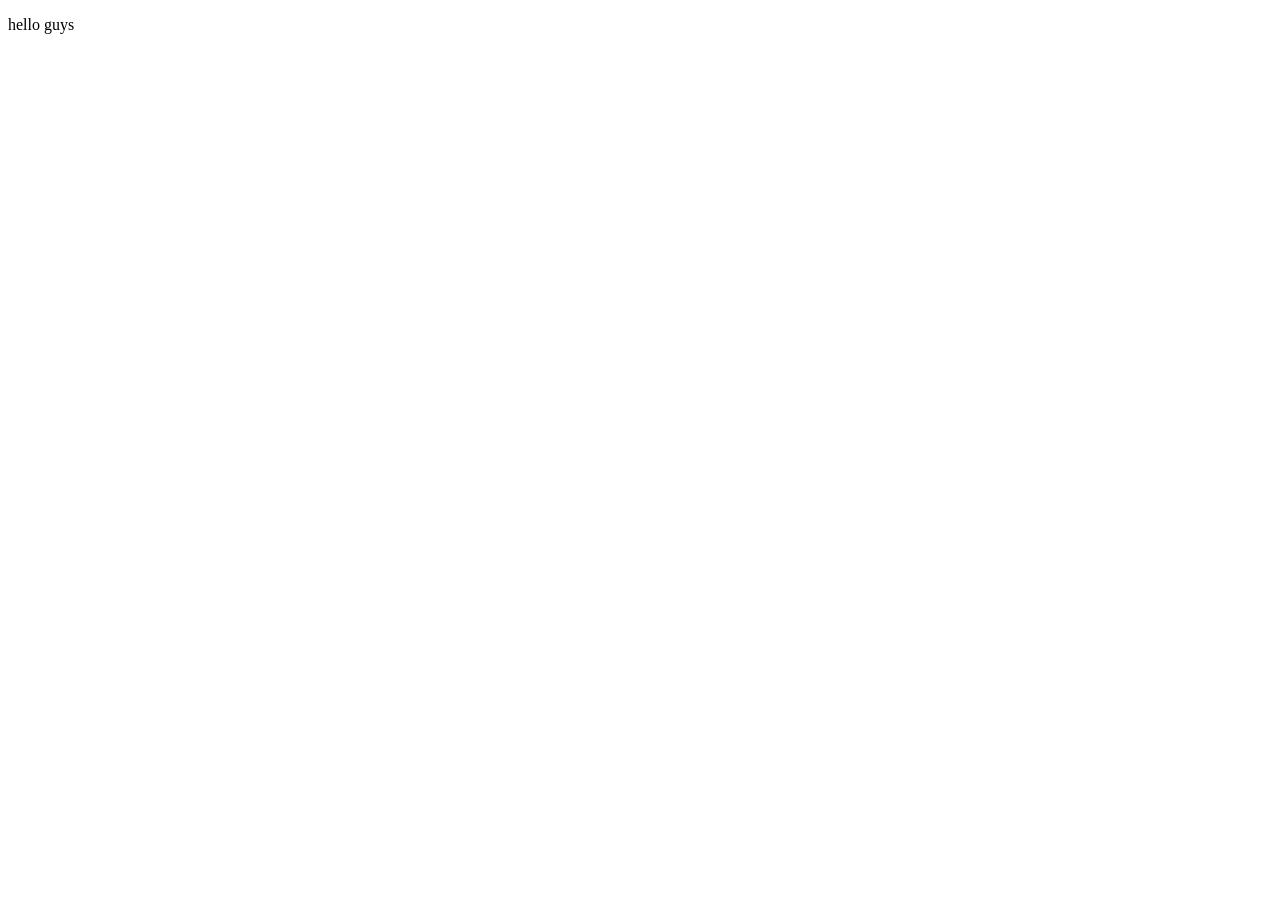
==== index.html @ c6140d6b "first commit" ====
<!DOCTYPE html>
<html lang="en">
<head>
    <meta charset="UTF-8">
    <meta name="viewport" content="width=device-width, initial-scale=1.0">
    <title>My First Page</title>
</head>
<body>
  <p>hello guys</p>
</body>
</html>
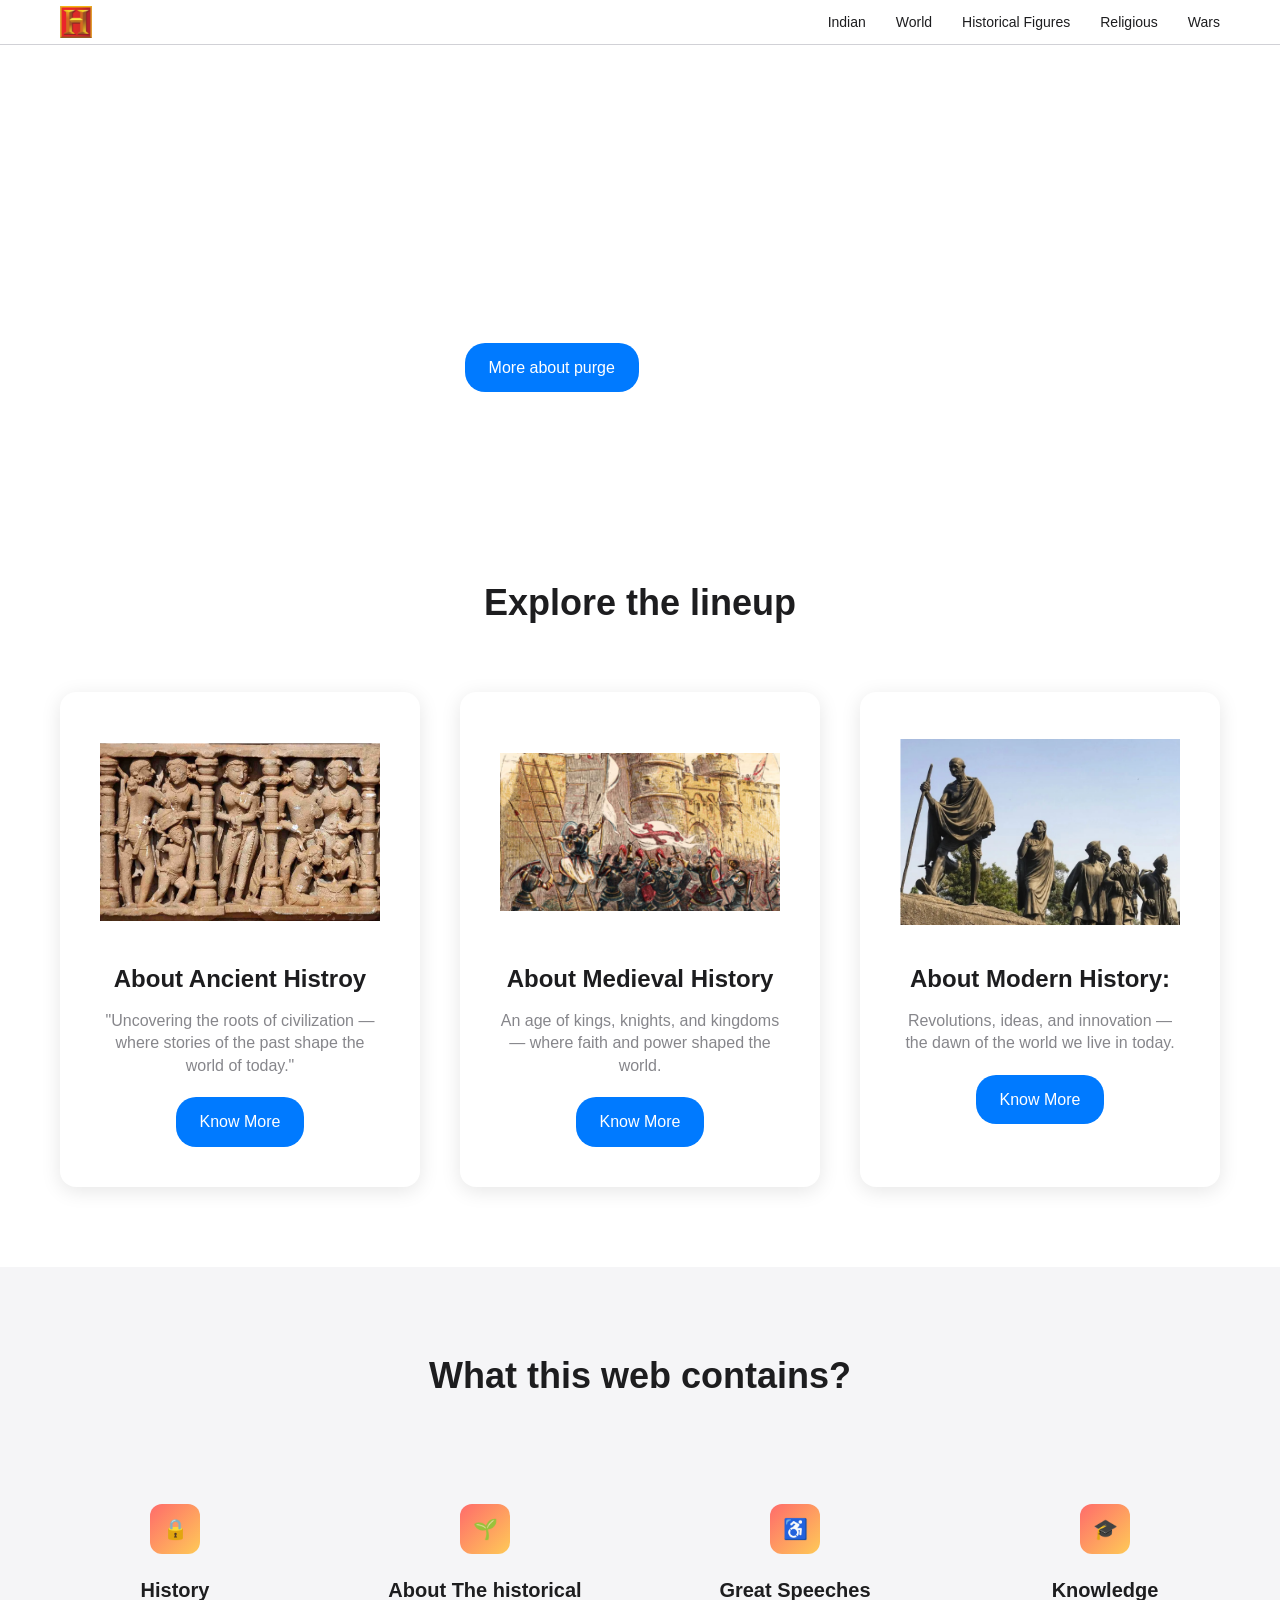
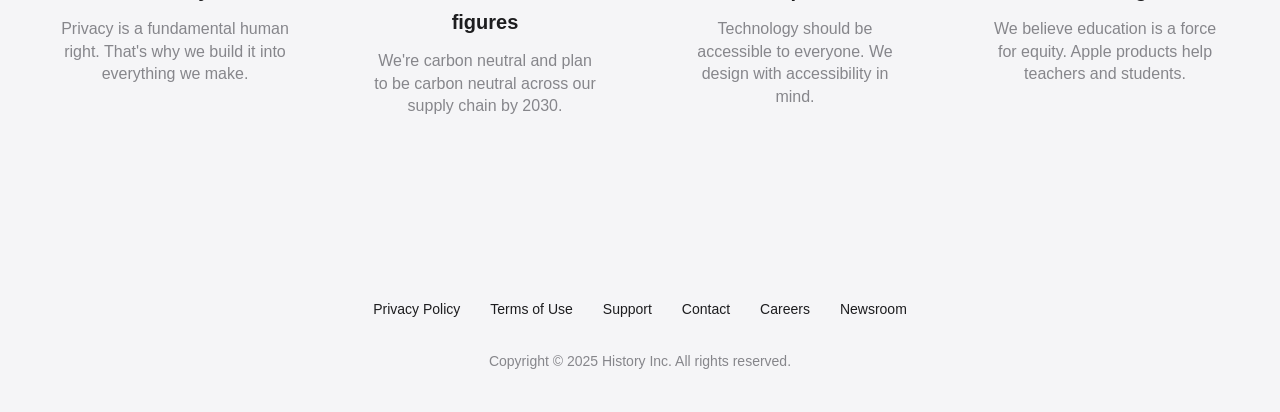
==== commit e1f7d4fe: "Poject" ====
--- a/index.html
+++ b/index.html
@@ -3,9 +3,110 @@
 <head>
     <meta charset="UTF-8">
     <meta name="viewport" content="width=device-width, initial-scale=1.0">
-    <title>My First Page</title>
+    <title>History</title>
+    <link rel="stylesheet" href="style.css">
+    
 </head>
 <body>
-  <p>hello guys</p>
+    <!-- Navigation -->
+    <nav>
+        <div class="nav-container">
+            <a href="#" class="logo">
+                <img src="Screenshot 2025-11-09 at 6.22.09 PM.png" alt="Logo">
+            </a>
+            <ul class="nav-links">
+                
+                <li><a href="https://en.wikipedia.org/wiki/History_of_India">Indian</a></li>   
+                <li><a href="https://en.wikipedia.org/wiki/Human_history">World</a></li>
+                <li><a href="https://en.wikipedia.org/wiki/Historical_figure">Historical Figures</a></li>
+                <li><a href="https://belmont.libguides.com/worldreligions">Religious</a></li>
+                <li><a href="https://en.wikipedia.org/wiki/Lists_of_wars">Wars</a></li>
+            </ul>
+        </div>
+    </nav>
+
+    <!-- Hero Section -->
+    <section class="hero" id="home">
+        <video autoplay muted loop playsinline class="video">
+        <source src="Screen Recording 2025-11-09 at 6.51.06 PM.mp4" type="video/mp4">
+        
+    </video>
+        <h1>Saddam Hussein's Purge 1979</h1>
+        <p>Saddam Hussein's Purge of 1979 was a brutal campaign in which he eliminated political rivals within Iraq’s Ba'ath Party to consolidate his absolute power.</p>
+        <div>
+            <a href="#products" class="btn btn-primary">More about purge</a>
+            <a href="#products" class="btn btn-secondary">About Hussein</a>
+        </div>
+    </section>
+
+    <!-- Products Section -->
+    <section class="products" id="products">
+        <h2 class="section-title">Explore the lineup</h2>
+        <div class="product-grid">
+            <div class="product-card">
+                <img src="Screenshot 2025-11-09 at 7.10.01 PM.png" alt="MacBook Air" class="product-image">
+                <h3>About Ancient Histroy</h3>
+                <p>"Uncovering the roots of civilization — where stories of the past shape the world of today."</p>
+                
+                <a href="ancient.html" class="btn btn-primary">Know More</a>
+            </div>
+            <div class="product-card">
+                <img src="Screenshot 2025-11-09 at 7.10.59 PM.png" alt="MacBook Air" class="product-image">
+                <h3>About Medieval History</h3>
+                <p>An age of kings, knights, and kingdoms — where faith and power shaped the world.</p>
+                
+                <a href="medevial.html" class="btn btn-primary">Know More</a>
+            </div>
+            <div class="product-card">
+                <img src="Screenshot 2025-11-09 at 7.11.58 PM.png" alt="MacBook Air" class="product-image">
+                <h3>About Modern History:</h3>
+                <p>Revolutions, ideas, and innovation — the dawn of the world we live in today.</p>
+                
+                <a href="https://en.wikipedia.org/wiki/Modern_era" class="btn btn-primary">Know More</a>
+            </div>
+        </div>
+    </section>
+
+    <!-- Features Section -->
+    <section class="features" id="features">
+        <div class="features-container">
+            <h2 class="section-title">What this web contains?</h2>
+            <div class="features-grid">
+                <div class="feature">
+                    <div class="feature-icon">🔒</div>
+                    <h3>History</h3>
+                    <p>Privacy is a fundamental human right. That's why we build it into everything we make.</p>
+                </div>
+                <div class="feature">
+                    <div class="feature-icon">🌱</div>
+                    <h3>About The historical figures</h3>
+                    <p>We're carbon neutral and plan to be carbon neutral across our supply chain by 2030.</p>
+                </div>
+                <div class="feature">
+                    <div class="feature-icon">♿</div>
+                    <h3>Great Speeches</h3>
+                    <p>Technology should be accessible to everyone. We design with accessibility in mind.</p>
+                </div>
+                <div class="feature">
+                    <div class="feature-icon">🎓</div>
+                    <h3>Knowledge</h3>
+                    <p>We believe education is a force for equity. Apple products help teachers and students.</p>
+                </div>
+            </div>
+        </div>
+    </section>
+
+    <!-- Footer -->
+    <footer id="footer">
+        <div class="footer-links">
+            <a href="#">Privacy Policy</a>
+            <a href="#">Terms of Use</a>
+            <a href="#">Support</a>
+            <a href="#">Contact</a>
+            <a href="#">Careers</a>
+            <a href="#">Newsroom</a>
+        </div>
+        <p class="copyright">Copyright © 2025 History Inc. All rights reserved.</p>
+    </footer>
 </body>
 </html>
--- a/style.css
+++ b/style.css
@@ -0,0 +1,289 @@
+* {
+    margin: 0;
+    padding: 0;
+    box-sizing: border-box;
+}
+
+body {
+    font-family: -apple-system, BlinkMacSystemFont, 'Segoe UI', sans-serif;
+    line-height: 1.6;
+    color: #1d1d1f;
+    background-color: #fff;
+}
+
+/* Navigation */
+nav {
+    background-color: rgba(255, 255, 255, 0.9);
+    backdrop-filter: blur(20px);
+    position: fixed;
+    top: 0;
+    width: 100%;
+    z-index: 1000;
+    border-bottom: 1px solid #d1d1d6;
+}
+
+.nav-container {
+    max-width: 1200px;
+    margin: 0 auto;
+    display: flex;
+    align-items: center;
+    justify-content: space-between;
+    padding: 0 20px;
+    height: 44px;
+}
+
+.logo {
+    display: flex;
+    align-items: center;
+    text-decoration: none;
+}
+
+.logo img {
+    height: 32px;
+    width: 32px;
+    object-fit: contain;
+}
+
+.nav-links {
+    display: flex;
+    list-style: none;
+    gap: 30px;
+}
+
+.nav-links a {
+    text-decoration: none;
+    color: #1d1d1f;
+    font-size: 14px;
+    font-weight: 400;
+    transition: color 0.3s ease;
+}
+
+.nav-links a:hover {
+    color: #007aff;
+}
+
+/* Hero Section */
+.hero {
+    
+    color: white;
+    text-align: center;
+    padding: 100px 20px;
+    margin-top: 44px;
+}
+.video{
+    position: absolute;
+    top: 0;
+    left: 0;
+    width: 100%;
+    height: 100%;
+    object-fit: cover;
+    z-index: -1;
+}
+
+.hero h1 {
+    font-size: 48px;
+    font-weight: 700;
+    margin-bottom: 16px;
+}
+
+.hero p {
+    font-size: 20px;
+    margin-bottom: 40px;
+    opacity: 0.9;
+}
+
+.btn {
+    display: inline-block;
+    padding: 12px 24px;
+    border-radius: 20px;
+    text-decoration: none;
+    font-weight: 500;
+    transition: all 0.3s ease;
+    margin: 0 8px;
+}
+
+.btn-primary {
+    background-color: #007aff;
+    color: white;
+}
+
+.btn-primary:hover {
+    background-color: #0056cc;
+    transform: translateY(-2px);
+}
+
+.btn-secondary {
+    background-color: transparent;
+    color: white;
+    border: 2px solid rgba(255, 255, 255, 0.5);
+}
+
+.btn-secondary:hover {
+    border-color: white;
+    background-color: rgba(255, 255, 255, 0.1);
+}
+
+/* Products Section */
+.products {
+    padding: 80px 20px;
+    max-width: 1200px;
+    margin: 0 auto;
+}
+
+.section-title {
+    text-align: center;
+    font-size: 36px;
+    font-weight: 700;
+    margin-bottom: 60px;
+    color: #1d1d1f;
+}
+
+.product-grid {
+    display: grid;
+    grid-template-columns: repeat(auto-fit, minmax(300px, 1fr));
+    gap: 40px;
+}
+
+.product-card {
+    background: white;
+    border-radius: 16px;
+    padding: 40px;
+    text-align: center;
+    box-shadow: 0 4px 20px rgba(0, 0, 0, 0.1);
+    transition: transform 0.3s ease, box-shadow 0.3s ease;
+}
+
+.product-card:hover {
+    transform: translateY(-8px);
+    box-shadow: 0 8px 40px rgba(0, 0, 0, 0.15);
+}
+
+
+
+.product-card h3 {
+    font-size: 24px;
+    font-weight: 600;
+    margin-bottom: 12px;
+    color: #1d1d1f;
+}
+
+.product-card p {
+    font-size: 16px;
+    color: #86868b;
+    margin-bottom: 20px;
+    line-height: 1.4;
+}
+.product-image {
+            width: 100%;
+            height: 200px;
+            object-fit: contain;
+            margin-bottom: 20px;
+        }
+
+
+
+/* Features Section */
+.features {
+    background: #f5f5f7;
+    padding: 80px 20px;
+}
+
+.features-container {
+    max-width: 1200px;
+    margin: 0 auto;
+}
+
+.features-grid {
+    display: grid;
+    grid-template-columns: repeat(auto-fit, minmax(250px, 1fr));
+    gap: 40px;
+    margin-top: 60px;
+}
+
+.feature {
+    text-align: center;
+    padding: 40px 20px;
+}
+
+.feature-icon {
+    width: 50px;
+    height: 50px;
+    margin: 0 auto 20px;
+    background: linear-gradient(135deg, #ff6b6b, #feca57);
+    border-radius: 12px;
+    display: flex;
+    align-items: center;
+    justify-content: center;
+    font-size: 20px;
+}
+
+.feature h3 {
+    font-size: 20px;
+    font-weight: 600;
+    margin-bottom: 12px;
+    color: #1d1d1f;
+}
+
+.feature p {
+    font-size: 16px;
+    color: #86868b;
+    line-height: 1.4;
+}
+
+/* Footer */
+footer {
+    background: #f5f5f7;
+    padding: 60px 20px 40px;
+    text-align: center;
+}
+
+.footer-links {
+    display: flex;
+    justify-content: center;
+    gap: 30px;
+    margin-bottom: 30px;
+    flex-wrap: wrap;
+}
+
+.footer-links a {
+    color: #1d1d1f;
+    text-decoration: none;
+    font-size: 14px;
+    transition: color 0.3s ease;
+}
+
+.footer-links a:hover {
+    color: #007aff;
+}
+
+.copyright {
+    color: #86868b;
+    font-size: 14px;
+}
+
+/* Mobile */
+@media (max-width: 768px) {
+    .nav-links {
+        display: none;
+    }
+
+    .hero h1 {
+        font-size: 36px;
+    }
+
+    .hero p {
+        font-size: 18px;
+    }
+
+    .section-title {
+        font-size: 28px;
+    }
+
+    .product-grid {
+        grid-template-columns: 1fr;
+    }
+
+    .features-grid {
+        grid-template-columns: 1fr;
+    }
+}
